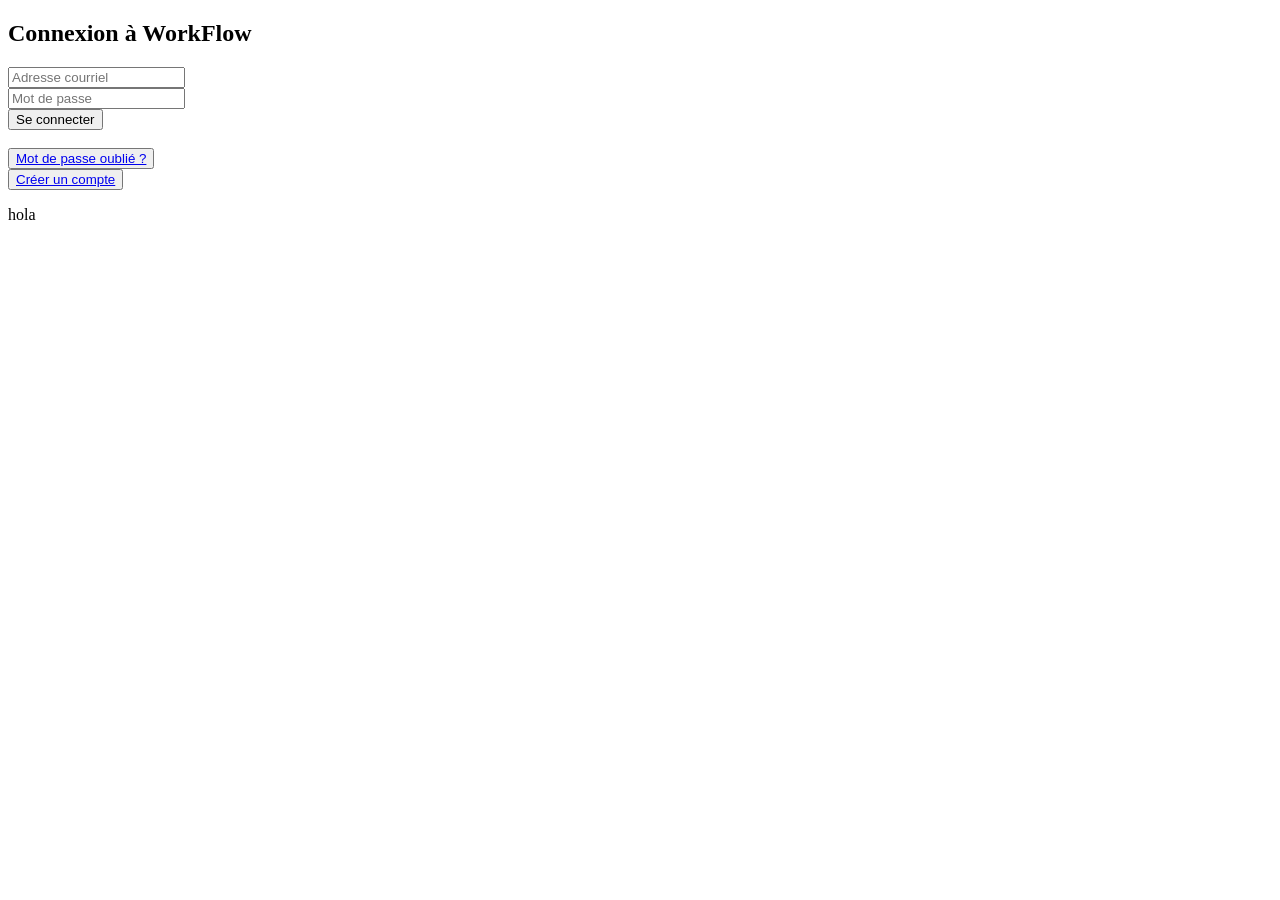
==== index.html @ f067027e "Rename Index.html to index.html" ====
<!DOCTYPE html>
<html>
    <head>
        <meta charset="UTF-8">
        <title> WorkFlow </title>
    </head>
    <body>
        <div>
            <h2> Connexion à WorkFlow </h2>
            <form>
                <input type="text" name="Adresse courriel" placeholder="Adresse courriel"> <br>
                <input type="text" name="Mot de passe" placeholder="Mot de passe"> <br>
                <input type="submit" value="Se connecter"> <br><br>
                
            </form>
        </div>

        <button> <a href="MDP_oublié.html">Mot de passe oublié ?</a> </button> <br>
        <button> <a href="Création_Compte.html">Créer un compte</a> </button>

        <p> hola   </p>
    </body>
</html>
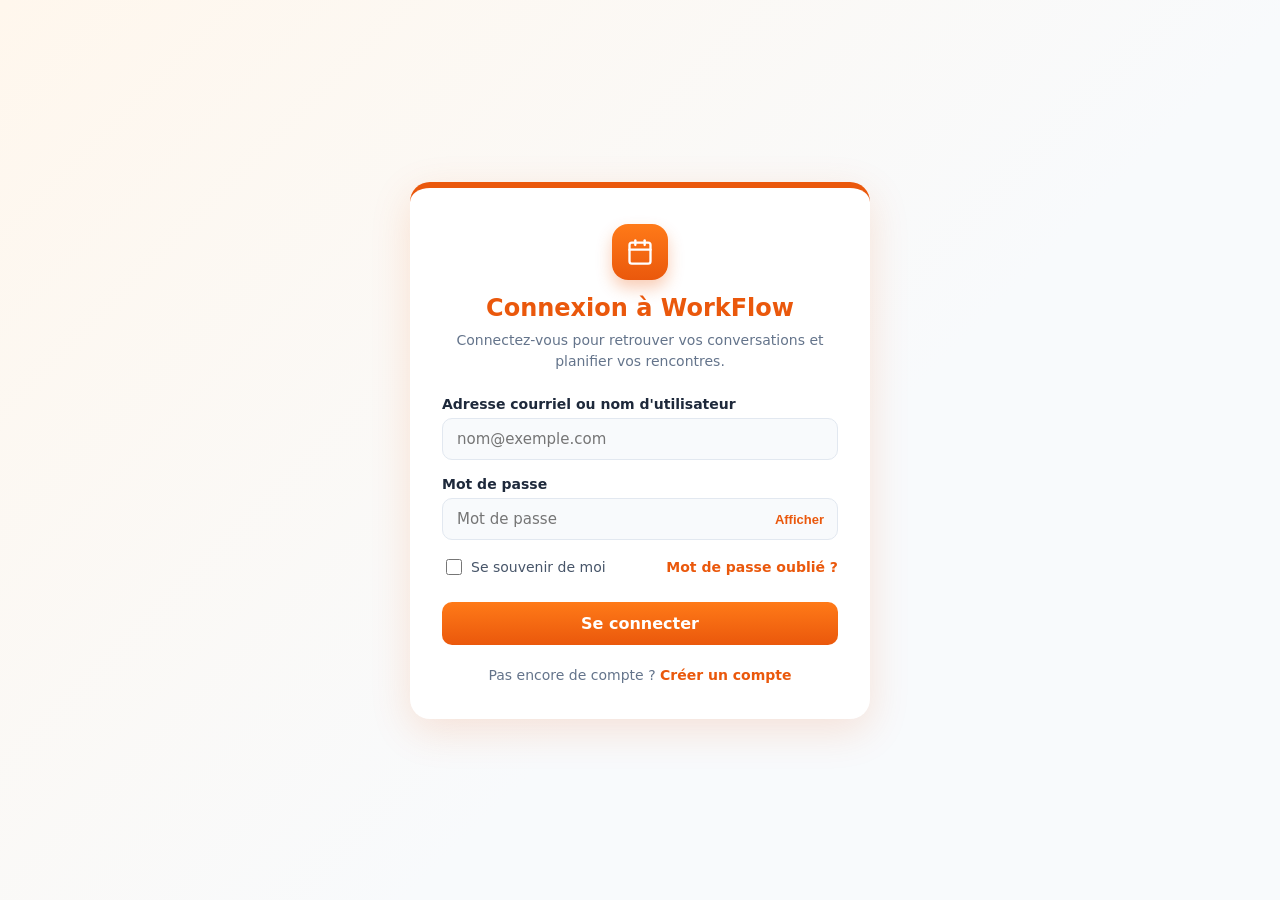
==== commit d24ac72a: "Pages de connexion, création de compte et mot de passe oublié - index.html : connexion par courriel " ====
--- a/index.html
+++ b/index.html
@@ -1,23 +1,59 @@
 <!DOCTYPE html>
-<html>
+<html lang="fr">
     <head>
         <meta charset="UTF-8">
-        <title> WorkFlow </title>
+        <meta name="viewport" content="width=device-width, initial-scale=1">
+        <title>WorkFlow - Connexion</title>
+        <link href="style.css" rel="stylesheet">
+        <script src="script.js" defer></script>
     </head>
+
     <body>
-        <div>
-            <h2> Connexion à WorkFlow </h2>
-            <form>
-                <input type="text" name="Adresse courriel" placeholder="Adresse courriel"> <br>
-                <input type="text" name="Mot de passe" placeholder="Mot de passe"> <br>
-                <input type="submit" value="Se connecter"> <br><br>
-                
+        <main class="auth-card">
+            <div class="auth-header">
+                <div class="logo">
+                    <svg viewBox="0 0 24 24" fill="none" stroke="currentColor" stroke-width="2" stroke-linecap="round" stroke-linejoin="round">
+                        <rect x="3" y="4" width="18" height="18" rx="2"></rect>
+                        <line x1="16" y1="2" x2="16" y2="6"></line>
+                        <line x1="8" y1="2" x2="8" y2="6"></line>
+                        <line x1="3" y1="10" x2="21" y2="10"></line>
+                    </svg>
+                </div>
+                <h1>Connexion à WorkFlow</h1>
+                <p>Connectez-vous pour retrouver vos conversations et planifier vos rencontres.</p>
+            </div>
+
+            <div id="login-message" class="message"></div>
+
+            <form id="login-form" novalidate>
+                <div class="field">
+                    <label for="login-id">Adresse courriel ou nom d'utilisateur</label>
+                    <input type="text" id="login-id" name="login-id" placeholder="nom@exemple.com" autocomplete="username">
+                    <p class="error" id="login-id-error"></p>
+                </div>
+
+                <div class="field">
+                    <label for="login-password">Mot de passe</label>
+                    <div class="password-wrapper">
+                        <input type="password" id="login-password" name="login-password" placeholder="Mot de passe" autocomplete="current-password">
+                        <button type="button" class="toggle-password" data-target="login-password">Afficher</button>
+                    </div>
+                    <p class="error" id="login-password-error"></p>
+                </div>
+
+                <div class="form-options">
+                    <label class="remember">
+                        <input type="checkbox" id="remember"> Se souvenir de moi
+                    </label>
+                    <a href="MDP_oublié.html">Mot de passe oublié ?</a>
+                </div>
+
+                <button type="submit" class="btn">Se connecter</button>
             </form>
-        </div>
 
-        <button> <a href="MDP_oublié.html">Mot de passe oublié ?</a> </button> <br>
-        <button> <a href="Création_Compte.html">Créer un compte</a> </button>
-
-        <p> hola   </p>
+            <div class="auth-footer">
+                Pas encore de compte ? <a href="Création_Compte.html">Créer un compte</a>
+            </div>
+        </main>
     </body>
 </html>
--- a/style.css
+++ b/style.css
@@ -0,0 +1,335 @@
+/* ===== Style commun : connexion, création de compte, mot de passe oublié ===== */
+
+* {
+    box-sizing: border-box;
+}
+
+body {
+    margin: 0;
+    min-height: 100vh;
+    font-family: system-ui, sans-serif;
+    background: linear-gradient(135deg, #fff7ed 0%, #f8fafc 60%);
+    color: #1e293b;
+    display: flex;
+    align-items: center;
+    justify-content: center;
+    padding: 32px 16px;
+}
+
+/* Carte principale */
+.auth-card {
+    width: 100%;
+    max-width: 460px;
+    background: #ffffff;
+    border-radius: 20px;
+    border-top: 6px solid #ea580c;
+    box-shadow: 0 12px 40px rgba(234, 88, 12, 0.15);
+    padding: 36px 32px;
+}
+
+.auth-header {
+    text-align: center;
+    margin-bottom: 24px;
+}
+
+.logo {
+    width: 56px;
+    height: 56px;
+    margin: 0 auto 14px;
+    border-radius: 16px;
+    background: linear-gradient(180deg, #ff7a18 0%, #ea580c 100%);
+    color: #ffffff;
+    display: flex;
+    align-items: center;
+    justify-content: center;
+    box-shadow: 0 8px 16px rgba(234, 88, 12, 0.3);
+}
+
+.logo svg {
+    width: 28px;
+    height: 28px;
+}
+
+.auth-header h1 {
+    margin: 0 0 8px;
+    font-size: 24px;
+    color: #ea580c;
+}
+
+.auth-header p {
+    margin: 0;
+    font-size: 14px;
+    color: #64748b;
+    line-height: 1.5;
+}
+
+/* Champs du formulaire */
+.field {
+    margin-bottom: 16px;
+}
+
+.field label {
+    display: block;
+    font-size: 14px;
+    font-weight: 600;
+    margin-bottom: 6px;
+}
+
+.field input {
+    width: 100%;
+    padding: 11px 14px;
+    font-size: 15px;
+    font-family: inherit;
+    border: 1.5px solid #e2e8f0;
+    border-radius: 10px;
+    background: #f8fafc;
+    transition: border-color 0.2s ease, box-shadow 0.2s ease;
+}
+
+.field input:focus {
+    outline: none;
+    border-color: #ff7a18;
+    background: #ffffff;
+    box-shadow: 0 0 0 3px rgba(255, 122, 24, 0.2);
+}
+
+.field input.invalid {
+    border-color: #dc2626;
+}
+
+.field input.valid {
+    border-color: #16a34a;
+}
+
+.hint {
+    margin: 6px 0 0;
+    font-size: 12px;
+    color: #64748b;
+    line-height: 1.4;
+}
+
+.error {
+    margin: 6px 0 0;
+    font-size: 12px;
+    color: #dc2626;
+    min-height: 0;
+}
+
+/* Champ mot de passe avec bouton afficher/masquer */
+.password-wrapper {
+    position: relative;
+}
+
+.password-wrapper input {
+    padding-right: 70px;
+}
+
+.toggle-password {
+    position: absolute;
+    top: 50%;
+    right: 8px;
+    transform: translateY(-50%);
+    border: none;
+    background: none;
+    color: #ea580c;
+    font-size: 13px;
+    font-weight: 600;
+    cursor: pointer;
+    padding: 4px 6px;
+}
+
+/* Liste des critères du mot de passe */
+.password-rules {
+    list-style: none;
+    padding: 0;
+    margin: 8px 0 0;
+    font-size: 12px;
+    color: #64748b;
+}
+
+.password-rules li {
+    margin-bottom: 3px;
+}
+
+.password-rules li::before {
+    content: "✗ ";
+    color: #dc2626;
+}
+
+.password-rules li.ok {
+    color: #16a34a;
+}
+
+.password-rules li.ok::before {
+    content: "✓ ";
+    color: #16a34a;
+}
+
+/* Boutons */
+.btn {
+    width: 100%;
+    padding: 12px;
+    margin-top: 8px;
+    font-size: 16px;
+    font-weight: 600;
+    font-family: inherit;
+    color: #ffffff;
+    background: linear-gradient(180deg, #ff7a18 0%, #ea580c 100%);
+    border: none;
+    border-radius: 10px;
+    cursor: pointer;
+    transition: transform 0.2s ease, box-shadow 0.2s ease;
+}
+
+.btn:hover {
+    transform: translateY(-2px);
+    box-shadow: 0 8px 18px rgba(234, 88, 12, 0.3);
+}
+
+.btn-secondary {
+    background: #ffffff;
+    color: #ea580c;
+    border: 1.5px solid #ea580c;
+}
+
+/* Messages de succès / info */
+.message {
+    display: none;
+    padding: 12px 14px;
+    border-radius: 10px;
+    font-size: 14px;
+    margin-bottom: 16px;
+    line-height: 1.4;
+}
+
+.message.show {
+    display: block;
+}
+
+.message.success {
+    background: #dcfce7;
+    color: #166534;
+}
+
+.message.info {
+    background: #fff7ed;
+    color: #9a3412;
+    border: 1px solid #fed7aa;
+}
+
+.message.fail {
+    background: #fee2e2;
+    color: #991b1b;
+}
+
+/* Étapes du mot de passe oublié */
+.step {
+    display: none;
+}
+
+.step.active {
+    display: block;
+}
+
+.steps-indicator {
+    display: flex;
+    justify-content: center;
+    gap: 8px;
+    margin-bottom: 20px;
+}
+
+.steps-indicator span {
+    width: 32px;
+    height: 6px;
+    border-radius: 3px;
+    background: #e2e8f0;
+}
+
+.steps-indicator span.done {
+    background: #ea580c;
+}
+
+/* Liens en bas de la carte */
+.auth-footer {
+    margin-top: 22px;
+    text-align: center;
+    font-size: 14px;
+    color: #64748b;
+}
+
+.auth-footer a,
+.link-btn {
+    color: #ea580c;
+    font-weight: 600;
+    text-decoration: none;
+}
+
+.auth-footer a:hover,
+.link-btn:hover {
+    text-decoration: underline;
+}
+
+.link-btn {
+    background: none;
+    border: none;
+    font-size: 14px;
+    font-family: inherit;
+    cursor: pointer;
+    padding: 0;
+}
+
+/* Ligne « Se souvenir de moi » / « Mot de passe oublié » */
+.form-options {
+    display: flex;
+    justify-content: space-between;
+    align-items: center;
+    flex-wrap: wrap;
+    gap: 8px;
+    margin-bottom: 16px;
+    font-size: 14px;
+}
+
+.form-options a {
+    color: #ea580c;
+    font-weight: 600;
+    text-decoration: none;
+}
+
+.form-options a:hover {
+    text-decoration: underline;
+}
+
+.remember {
+    display: flex;
+    align-items: center;
+    gap: 6px;
+    color: #475569;
+    cursor: pointer;
+}
+
+.remember input {
+    accent-color: #ea580c;
+    width: 16px;
+    height: 16px;
+}
+
+/* Deux champs côte à côte (nom / nom d'utilisateur) */
+.row {
+    display: flex;
+    gap: 12px;
+}
+
+.row .field {
+    flex: 1;
+}
+
+@media (max-width: 480px) {
+    .auth-card {
+        padding: 28px 20px;
+    }
+
+    .row {
+        flex-direction: column;
+        gap: 0;
+    }
+}
